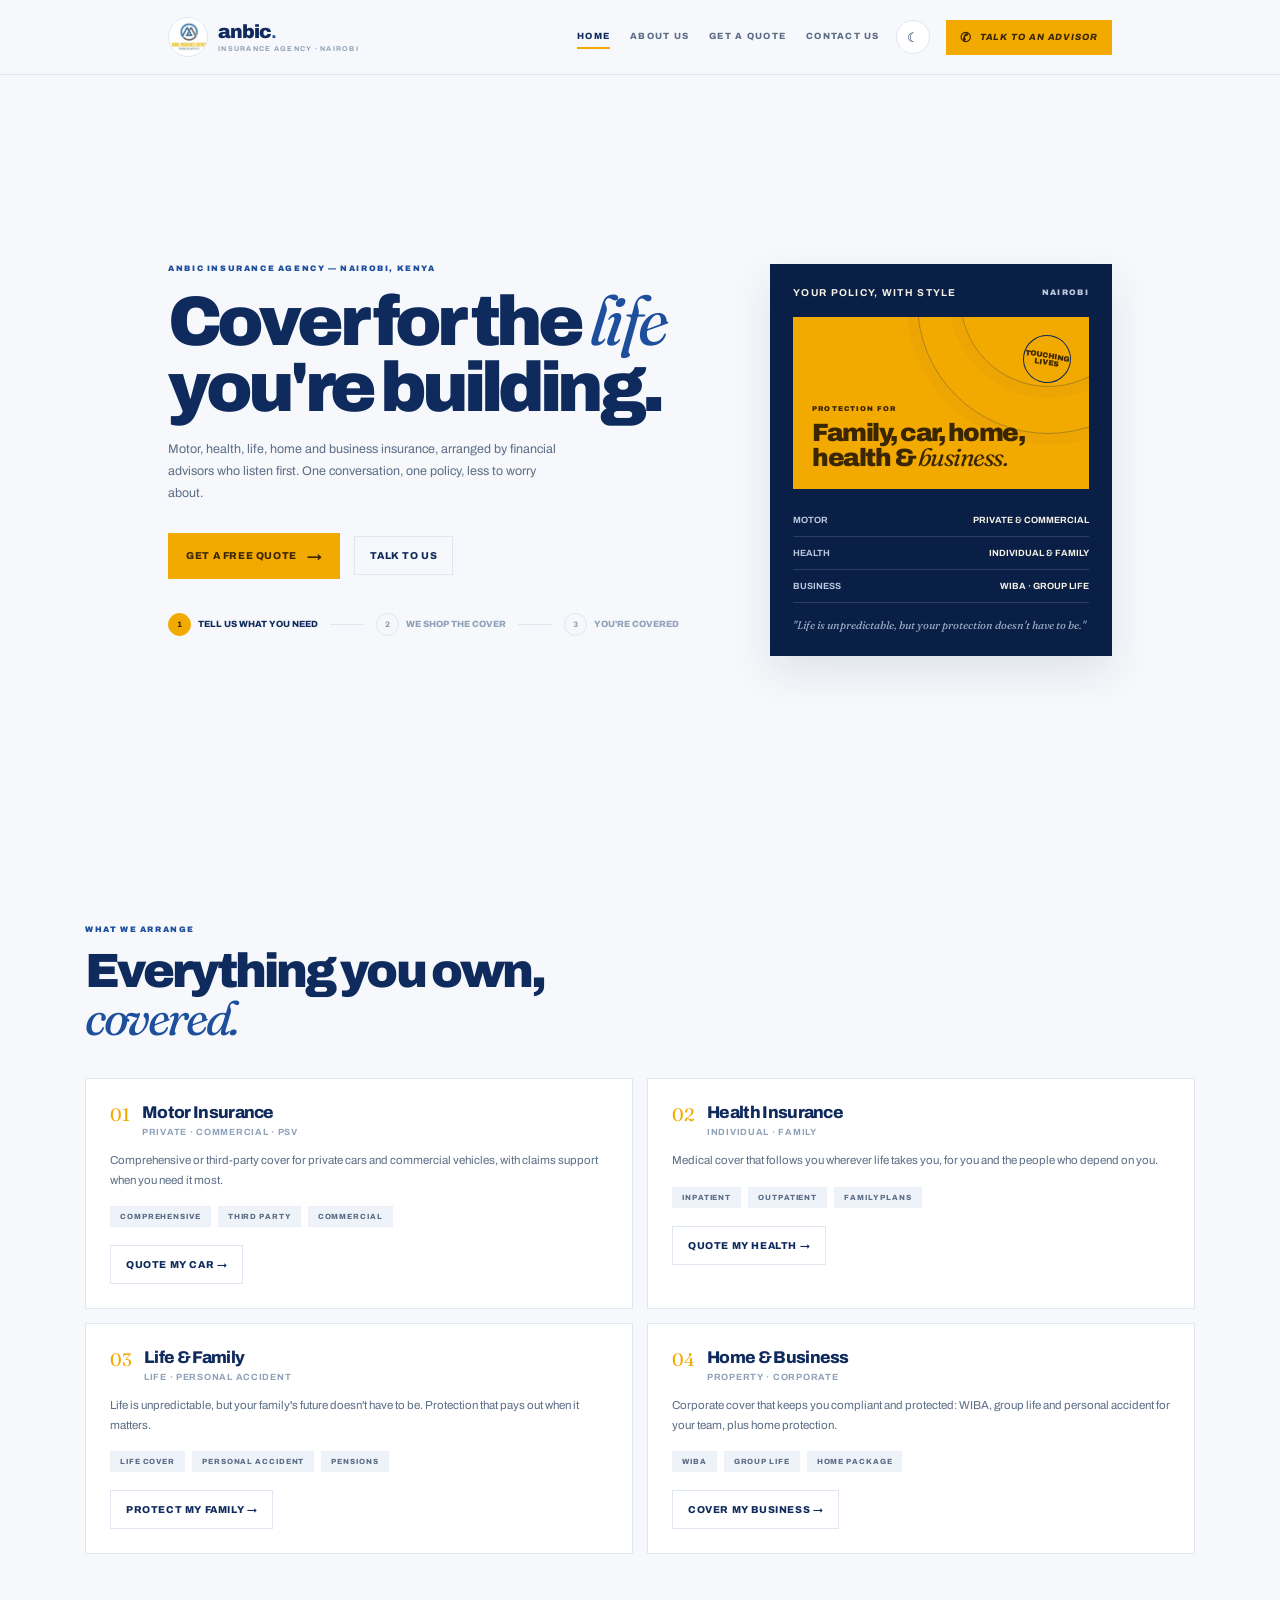
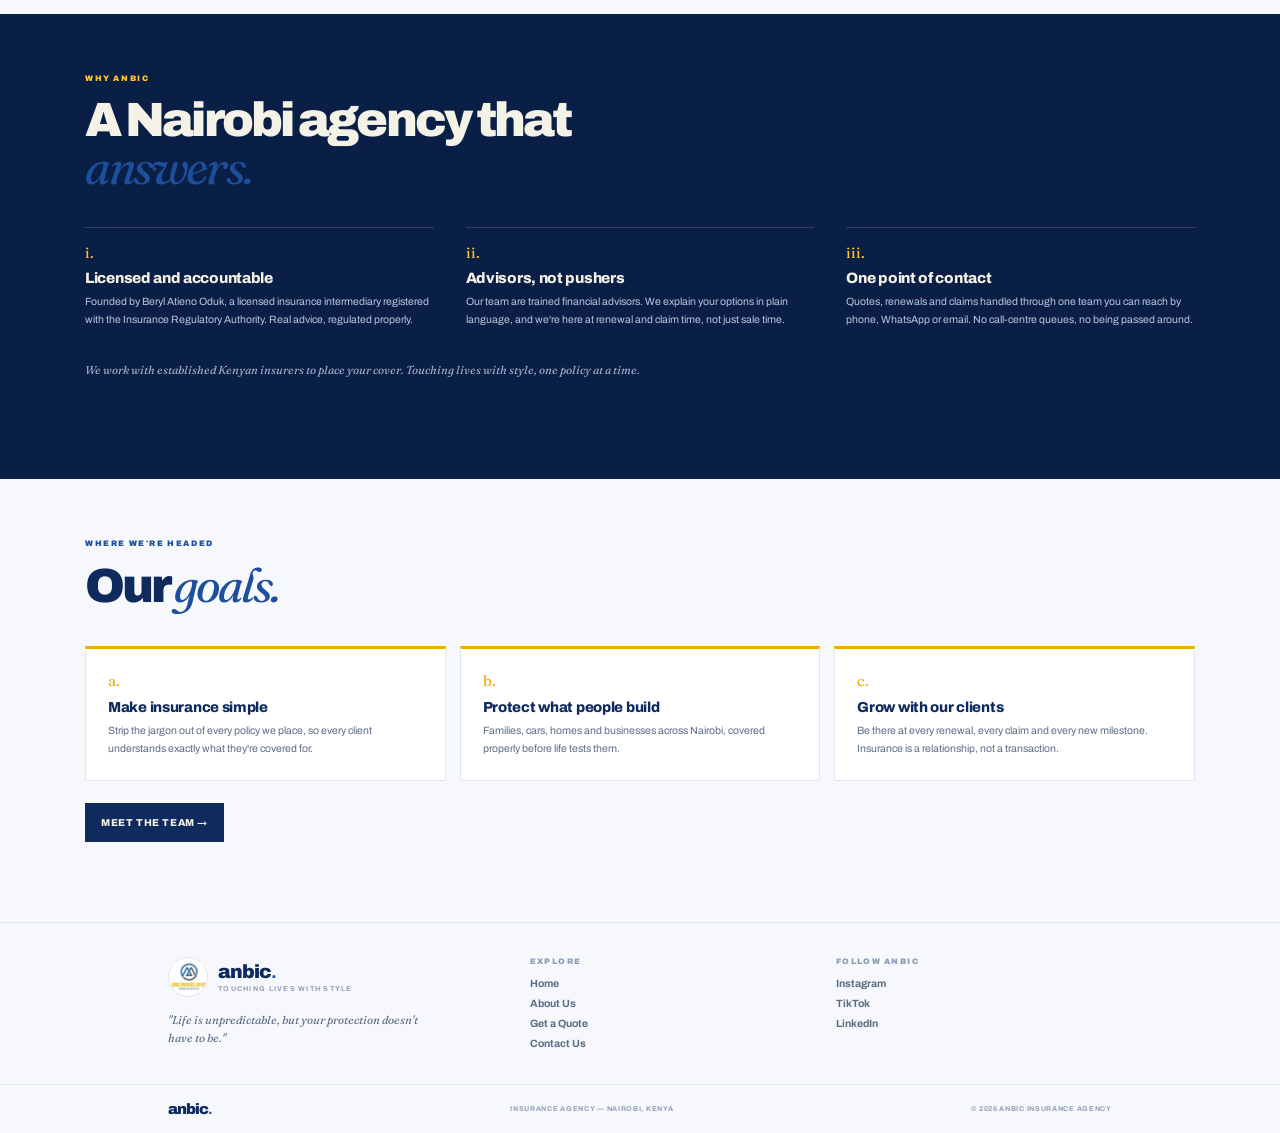
==== index.html @ 308e2026 "ANBIC Insurance Agency 4-page site: home, about, quote, contact" ====
<!DOCTYPE html>
<html lang="en" data-theme="light">
<head>
<meta charset="utf-8">
<meta name="viewport" content="width=device-width, initial-scale=1">
<title>ANBIC Insurance Agency | Cover for the life you're building</title>
<meta name="description" content="ANBIC Insurance Agency, Nairobi. Motor, health, life, home and business insurance from financial advisors who care. Touching lives with style.">
<link rel="icon" href="assets/favicon.png">
<link rel="preconnect" href="https://fonts.googleapis.com">
<link rel="preconnect" href="https://fonts.gstatic.com" crossorigin>
<link href="https://fonts.googleapis.com/css2?family=Archivo:wght@400;600;700;800;900&family=Fraunces:ital,opsz,wght@0,9..144,500;1,9..144,400&display=swap" rel="stylesheet">
<link rel="stylesheet" href="styles.css">
</head>
<body>
<header class="site-header">
  <div class="header-inner">
    <a class="brand" href="index.html">
      <span class="brand-mark"><img src="assets/logo.png" alt="ANBIC Insurance Agency logo"></span>
      <span class="brand-text">anbic<b>.</b><small>INSURANCE AGENCY · NAIROBI</small></span>
    </a>
    <div class="header-right">
      <nav class="nav">
        <a href="index.html" class="active">HOME</a>
        <a href="about.html">ABOUT US</a>
        <a href="quote.html">GET A QUOTE</a>
        <a href="contact.html">CONTACT US</a>
      </nav>
      <button class="theme-toggle" id="themeToggle" aria-label="Switch theme">☾</button>
      <a class="call-btn" href="contact.html"><span>✆</span> <em>TALK TO AN ADVISOR</em></a>
    </div>
  </div>
</header>

<section class="hero">
  <div class="hero-main">
    <p class="eyebrow">ANBIC INSURANCE AGENCY — NAIROBI, KENYA</p>
    <h1>Cover for the <em>life</em> you're building.</h1>
    <p class="hero-intro">Motor, health, life, home and business insurance, arranged by financial advisors who listen first. One conversation, one policy, less to worry about.</p>
    <div class="hero-cta">
      <a class="btn btn-yellow" href="quote.html">GET A FREE QUOTE <span>→</span></a>
      <a class="btn btn-ghost" href="contact.html">TALK TO US</a>
    </div>
    <div class="steps">
      <div class="step current"><i>1</i> TELL US WHAT YOU NEED</div>
      <div class="step-line"></div>
      <div class="step"><i>2</i> WE SHOP THE COVER</div>
      <div class="step-line"></div>
      <div class="step"><i>3</i> YOU'RE COVERED</div>
    </div>
  </div>
  <aside class="ticket">
    <div class="ticket-top"><strong>YOUR POLICY, WITH STYLE</strong> <span>NAIROBI</span></div>
    <div class="ticket-art">
      <div class="ticket-stamp">TOUCHING<br>LIVES</div>
      <p class="ticket-cat">PROTECTION FOR</p>
      <h2>Family, car, home, health &amp; <em>business.</em></h2>
    </div>
    <div class="ticket-row"><span>MOTOR</span><strong>PRIVATE &amp; COMMERCIAL</strong></div>
    <div class="ticket-row"><span>HEALTH</span><strong>INDIVIDUAL &amp; FAMILY</strong></div>
    <div class="ticket-row"><span>BUSINESS</span><strong>WIBA · GROUP LIFE</strong></div>
    <p class="ticket-note">"Life is unpredictable, but your protection doesn't have to be."</p>
  </aside>
</section>

<section class="section">
  <div class="section-inner">
    <p class="section-eyebrow">WHAT WE ARRANGE</p>
    <h2 class="section-title">Everything you own, <em>covered.</em></h2>
    <div class="services-grid">
      <div class="panel">
        <div class="panel-head"><span class="panel-num">01</span><div><h3>Motor Insurance</h3><p>PRIVATE · COMMERCIAL · PSV</p></div></div>
        <p class="panel-body">Comprehensive or third-party cover for private cars and commercial vehicles, with claims support when you need it most.</p>
        <div class="panel-tags"><span class="tag">COMPREHENSIVE</span><span class="tag">THIRD PARTY</span><span class="tag">COMMERCIAL</span></div>
        <a class="btn btn-ghost" href="quote.html">QUOTE MY CAR →</a>
      </div>
      <div class="panel">
        <div class="panel-head"><span class="panel-num">02</span><div><h3>Health Insurance</h3><p>INDIVIDUAL · FAMILY</p></div></div>
        <p class="panel-body">Medical cover that follows you wherever life takes you, for you and the people who depend on you.</p>
        <div class="panel-tags"><span class="tag">INPATIENT</span><span class="tag">OUTPATIENT</span><span class="tag">FAMILY PLANS</span></div>
        <a class="btn btn-ghost" href="quote.html">QUOTE MY HEALTH →</a>
      </div>
      <div class="panel">
        <div class="panel-head"><span class="panel-num">03</span><div><h3>Life &amp; Family</h3><p>LIFE · PERSONAL ACCIDENT</p></div></div>
        <p class="panel-body">Life is unpredictable, but your family's future doesn't have to be. Protection that pays out when it matters.</p>
        <div class="panel-tags"><span class="tag">LIFE COVER</span><span class="tag">PERSONAL ACCIDENT</span><span class="tag">PENSIONS</span></div>
        <a class="btn btn-ghost" href="quote.html">PROTECT MY FAMILY →</a>
      </div>
      <div class="panel">
        <div class="panel-head"><span class="panel-num">04</span><div><h3>Home &amp; Business</h3><p>PROPERTY · CORPORATE</p></div></div>
        <p class="panel-body">Corporate cover that keeps you compliant and protected: WIBA, group life and personal accident for your team, plus home protection.</p>
        <div class="panel-tags"><span class="tag">WIBA</span><span class="tag">GROUP LIFE</span><span class="tag">HOME PACKAGE</span></div>
        <a class="btn btn-ghost" href="quote.html">COVER MY BUSINESS →</a>
      </div>
    </div>
  </div>
</section>

<section class="proof">
  <div class="section">
    <div class="section-inner">
      <p class="section-eyebrow">WHY ANBIC</p>
      <h2 class="section-title">A Nairobi agency that <em>answers.</em></h2>
      <div class="proof-grid">
        <div class="proof-item">
          <span class="num">i.</span>
          <h3>Licensed and accountable</h3>
          <p>Founded by Beryl Atieno Oduk, a licensed insurance intermediary registered with the Insurance Regulatory Authority. Real advice, regulated properly.</p>
        </div>
        <div class="proof-item">
          <span class="num">ii.</span>
          <h3>Advisors, not pushers</h3>
          <p>Our team are trained financial advisors. We explain your options in plain language, and we're here at renewal and claim time, not just sale time.</p>
        </div>
        <div class="proof-item">
          <span class="num">iii.</span>
          <h3>One point of contact</h3>
          <p>Quotes, renewals and claims handled through one team you can reach by phone, WhatsApp or email. No call-centre queues, no being passed around.</p>
        </div>
      </div>
      <p class="proof-foot">We work with established Kenyan insurers to place your cover. Touching lives with style, one policy at a time.</p>
    </div>
  </div>
  <div style="height:40px"></div>
</section>

<section class="section">
  <div class="section-inner">
    <p class="section-eyebrow">WHERE WE'RE HEADED</p>
    <h2 class="section-title">Our <em>goals.</em></h2>
    <div class="goals-grid">
      <div class="goal"><span class="num">a.</span><h3>Make insurance simple</h3><p>Strip the jargon out of every policy we place, so every client understands exactly what they're covered for.</p></div>
      <div class="goal"><span class="num">b.</span><h3>Protect what people build</h3><p>Families, cars, homes and businesses across Nairobi, covered properly before life tests them.</p></div>
      <div class="goal"><span class="num">c.</span><h3>Grow with our clients</h3><p>Be there at every renewal, every claim and every new milestone. Insurance is a relationship, not a transaction.</p></div>
    </div>
    <p style="margin-top:22px"><a class="btn btn-blue" href="about.html">MEET THE TEAM →</a></p>
  </div>
</section>

<footer class="site-footer">
  <div class="footer-inner">
    <div>
      <div class="footer-brand">
        <span class="brand-mark"><img src="assets/logo.png" alt="ANBIC logo"></span>
        <span class="brand-text">anbic<b>.</b><small>TOUCHING LIVES WITH STYLE</small></span>
      </div>
      <p class="footer-tag">"Life is unpredictable, but your protection doesn't have to be."</p>
    </div>
    <div class="footer-col">
      <h4>EXPLORE</h4>
      <a href="index.html">Home</a>
      <a href="about.html">About Us</a>
      <a href="quote.html">Get a Quote</a>
      <a href="contact.html">Contact Us</a>
    </div>
    <div class="footer-col">
      <h4>FOLLOW ANBIC</h4>
      <a href="https://www.instagram.com/anbicinsuranceagency/" target="_blank" rel="noopener">Instagram</a>
      <a href="https://www.tiktok.com/@www.anbicinsurenceagency" target="_blank" rel="noopener">TikTok</a>
      <a href="https://ke.linkedin.com/in/anbic-insurance-agency-831570403" target="_blank" rel="noopener">LinkedIn</a>
    </div>
  </div>
  <div class="footer-base">
    <div class="footer-base-inner">
      <a class="fbrand" href="index.html">anbic<b>.</b></a>
      <span>INSURANCE AGENCY — NAIROBI, KENYA</span>
      <span>© 2026 ANBIC INSURANCE AGENCY</span>
    </div>
  </div>
</footer>

<script>
(function(){
  var t = localStorage.getItem('anbic-theme') || 'light';
  document.documentElement.setAttribute('data-theme', t);
  document.getElementById('themeToggle').addEventListener('click', function(){
    var cur = document.documentElement.getAttribute('data-theme') === 'dark' ? 'light' : 'dark';
    document.documentElement.setAttribute('data-theme', cur);
    localStorage.setItem('anbic-theme', cur);
  });
})();
</script>
</body>
</html>
---- styles.css ----
/* ANBIC Insurance Agency — shared styles, light + dark themes */
:root{
  --bg:#f6f8fb; --panel:#ffffff; --soft:#eef3fa;
  --ink:#0f2a5c; --ink-strong:#0a1f45; --muted:#5c6d86; --faint:#8fa1b8;
  --line:#e0e7f2; --line2:#edf1f7;
  --blue:#1d4f9c; --blue-deep:#0f2a5c; --navy:#0a1f45;
  --yellow:#f2a900; --yellow-bright:#ffc22e; --yellow-ink:#3a2600;
  --cream:#f4f1e6;
  --sans:'Archivo',Arial,Helvetica,sans-serif; --serif:'Fraunces',Georgia,serif;
  --shadow:0 16px 40px rgba(15,42,92,.10);
}
[data-theme="dark"]{
  --bg:#0a1730; --panel:#10254a; --soft:#0d1f3f;
  --ink:#f4f1e6; --ink-strong:#ffffff; --muted:#9fb0c9; --faint:#6d80a0;
  --line:#1d355f; --line2:#16294f;
  --blue:#7aa5f0; --blue-deep:#dbe7fb; --navy:#f4f1e6;
  --shadow:0 16px 40px rgba(0,0,0,.35);
}
*{margin:0;padding:0;box-sizing:border-box}
html{scroll-behavior:smooth}
body{background:var(--bg);color:var(--ink);font-family:var(--sans);-webkit-font-smoothing:antialiased;overflow-x:hidden;transition:background .25s,color .25s}
img{display:block;max-width:100%}
a{color:inherit}
.wrap{max-width:1110px;margin:0 auto;padding:0 6.5%}

/* ---------- header ---------- */
.site-header{position:sticky;top:0;z-index:50;background:var(--bg);border-bottom:1px solid var(--line);transition:background .25s}
.header-inner{max-width:1110px;margin:0 auto;padding:0 6.5%;height:74px;display:flex;justify-content:space-between;align-items:center;gap:14px}
.brand{display:flex;align-items:center;gap:10px;text-decoration:none}
.brand-mark{width:40px;height:40px;border-radius:50%;overflow:hidden;border:1px solid var(--line);flex:none}
.brand-mark img{width:100%;height:100%;object-fit:cover;background:#fff}
.brand-text{font-size:19px;font-weight:900;letter-spacing:-1px;line-height:1}
.brand-text b{color:var(--blue)}
.brand-text small{display:block;color:var(--faint);letter-spacing:.18em;font-size:7px;font-weight:700;margin-top:4px}
.header-right{display:flex;align-items:center;gap:16px}
.nav{display:flex;gap:20px}
.nav a{font-size:9px;font-weight:800;letter-spacing:.14em;text-decoration:none;color:var(--muted);padding:6px 0;border-bottom:2px solid transparent;transition:color .2s,border-color .2s}
.nav a:hover{color:var(--ink)}
.nav a.active{color:var(--ink);border-bottom-color:var(--yellow)}
.theme-toggle{width:34px;height:34px;border-radius:50%;border:1px solid var(--line);background:var(--panel);color:var(--ink);cursor:pointer;display:grid;place-items:center;font-size:13px;transition:background .25s}
.theme-toggle:hover{border-color:var(--muted)}
.call-btn{display:inline-flex;align-items:center;gap:8px;background:var(--yellow);color:var(--yellow-ink);text-decoration:none;font-size:9px;font-weight:800;letter-spacing:.1em;padding:10px 14px;transition:filter .2s}
.call-btn:hover{filter:brightness(1.08)}
.call-btn span{font-size:13px}
@media(max-width:760px){
  .header-inner{height:auto;flex-wrap:wrap;padding-top:12px;padding-bottom:0;row-gap:10px}
  .nav{width:100%;justify-content:space-between;gap:6px;padding-bottom:10px}
  .call-btn em{display:none}
}

/* ---------- hero (home) ---------- */
.hero{max-width:1110px;margin:0 auto;padding:44px 6.5% 64px;display:grid;grid-template-columns:minmax(0,1.2fr) minmax(300px,.8fr);gap:clamp(30px,7vw,100px);min-height:calc(100vh - 110px);align-content:center}
.eyebrow{color:var(--blue);letter-spacing:.2em;font-size:8px;font-weight:900;margin-bottom:15px}
.hero h1,.page-head h1{font-size:clamp(44px,5.6vw,70px);font-weight:900;line-height:.94;letter-spacing:-.07em}
.hero h1 em,.page-head h1 em,.section-title em{color:var(--blue);font-family:var(--serif);font-weight:400;letter-spacing:-.05em}
[data-theme="dark"] .hero h1 em,[data-theme="dark"] .page-head h1 em,[data-theme="dark"] .section-title em{color:var(--yellow-bright)}
.hero-intro,.page-intro{color:var(--muted);max-width:400px;margin:18px 0 28px;font-size:12.5px;line-height:1.75}
.hero-cta{display:flex;align-items:center;gap:14px;flex-wrap:wrap}
.btn{display:inline-flex;align-items:center;justify-content:center;gap:10px;border:0;cursor:pointer;text-decoration:none;font-family:var(--sans);font-size:10px;font-weight:800;letter-spacing:.06em;transition:filter .2s,border-color .2s}
.btn-yellow{background:var(--yellow);color:var(--yellow-ink);padding:15px 18px}
.btn-yellow:hover{filter:brightness(1.08)}
.btn-yellow span{font-size:15px}
.btn-blue{background:var(--blue-deep);color:var(--cream);padding:14px 16px}
[data-theme="dark"] .btn-blue{background:var(--blue);color:#0a1730}
.btn-blue:hover{filter:brightness(1.1)}
.btn-ghost{background:none;border:1px solid var(--line);color:var(--ink);padding:13px 15px}
.btn-ghost:hover{border-color:var(--muted)}
.steps{display:flex;align-items:center;gap:12px;margin-top:34px;flex-wrap:wrap}
.step{display:flex;align-items:center;gap:7px;color:var(--faint);font-size:9px;font-weight:800}
.step i{width:23px;height:23px;border:1px solid var(--line);border-radius:50%;display:grid;place-items:center;font-size:8px;font-style:normal}
.step.current{color:var(--ink)}
.step.current i{background:var(--yellow);border-color:var(--yellow);color:var(--yellow-ink)}
.step-line{width:34px;height:1px;background:var(--line)}

/* ---------- ticket panel ---------- */
.ticket{background:var(--navy);color:var(--cream);padding:23px;position:sticky;top:100px;box-shadow:var(--shadow)}
[data-theme="dark"] .ticket{background:var(--panel);border:1px solid var(--line)}
.ticket-top{display:flex;justify-content:space-between;align-items:center;color:#b9c6de;letter-spacing:.16em;font-size:8px;font-weight:900}
[data-theme="dark"] .ticket-top{color:var(--muted)}
.ticket-top strong{color:var(--cream);font-size:10px}
[data-theme="dark"] .ticket-top strong{color:var(--ink)}
.ticket-art{background:var(--yellow);color:var(--yellow-ink);min-height:172px;margin:19px 0 15px;padding:19px;display:flex;flex-direction:column;justify-content:flex-end;position:relative;overflow:hidden}
.ticket-art:before,.ticket-art:after{content:"";position:absolute;top:-145px;right:-90px;width:260px;height:260px;border:1px solid #0f2a5c;border-radius:50%;opacity:.3;box-shadow:0 0 0 11px rgba(15,42,92,.08)}
.ticket-art:after{width:175px;height:175px;top:-107px;right:-48px}
.ticket-cat{z-index:1;position:relative;letter-spacing:.16em;font-size:7px;font-weight:900}
.ticket-art h2{z-index:1;position:relative;max-width:230px;font-size:25px;font-weight:900;line-height:.96;letter-spacing:-.06em;margin-top:9px}
.ticket-art h2 em{font-family:var(--serif);font-weight:400;font-style:italic}
.ticket-stamp{position:absolute;top:18px;right:18px;width:48px;height:48px;border:1px solid #0f2a5c;border-radius:50%;display:grid;place-content:center;text-align:center;font-size:7.5px;font-weight:900;line-height:.95;transform:rotate(9deg)}
.ticket-row{display:flex;justify-content:space-between;align-items:center;gap:12px;color:#b9c6de;border-bottom:1px solid rgba(244,241,230,.15);padding:11px 0;font-size:9px;font-weight:700}
[data-theme="dark"] .ticket-row{color:var(--muted);border-color:var(--line)}
.ticket-row strong{color:var(--cream)}
[data-theme="dark"] .ticket-row strong{color:var(--ink)}
.ticket-note{color:#9fb0c9;font-family:var(--serif);font-style:italic;font-size:11px;line-height:1.5;margin-top:14px}
[data-theme="dark"] .ticket-note{color:var(--faint)}

/* ---------- sections ---------- */
.section{padding:60px 6.5%}
.section-inner{max-width:1110px;margin:0 auto}
.section-eyebrow{color:var(--blue);letter-spacing:.2em;font-size:8px;font-weight:900;margin-bottom:14px}
[data-theme="dark"] .section-eyebrow{color:var(--yellow-bright)}
.section-title{font-size:clamp(30px,4.2vw,48px);font-weight:900;letter-spacing:-.06em;line-height:.97;max-width:16ch}
.services-grid{display:grid;grid-template-columns:repeat(2,1fr);gap:14px;margin-top:36px}
.panel{background:var(--panel);border:1px solid var(--line);padding:24px;transition:background .25s,border-color .25s}
.panel-head{display:flex;align-items:flex-start;gap:12px}
.panel-num{color:var(--yellow);font-family:var(--serif);font-size:18px}
.panel-head h3{font-size:17px;font-weight:800;letter-spacing:-.04em;margin-bottom:5px}
.panel-head p{color:var(--faint);font-size:9px;letter-spacing:.08em;font-weight:700}
.panel-body{color:var(--muted);font-size:11.5px;line-height:1.7;margin-top:14px}
.panel-tags{display:flex;flex-wrap:wrap;gap:7px;margin-top:16px}
.tag{border:1px solid var(--line2);background:var(--soft);padding:5px 9px;font-size:7.5px;font-weight:800;letter-spacing:.12em;color:var(--muted)}
.panel .btn{margin-top:18px}

/* ---------- proof band ---------- */
.proof{background:var(--navy);color:var(--cream)}
[data-theme="dark"] .proof{background:var(--soft);border-top:1px solid var(--line);border-bottom:1px solid var(--line);color:var(--ink)}
.proof .section-eyebrow{color:var(--yellow-bright)}
.proof-grid{display:grid;grid-template-columns:repeat(3,1fr);gap:32px;margin-top:36px}
.proof-item{border-top:1px solid rgba(244,241,230,.16);padding-top:15px}
[data-theme="dark"] .proof-item{border-color:var(--line)}
.proof-item .num{color:var(--yellow-bright);font-family:var(--serif);font-size:15px}
.proof-item h3{font-size:15px;font-weight:800;letter-spacing:-.02em;margin:8px 0 7px}
.proof-item p{color:#b9c6de;font-size:10.5px;line-height:1.7}
[data-theme="dark"] .proof-item p{color:var(--muted)}
.proof-foot{color:#9fb0c9;font-family:var(--serif);font-style:italic;font-size:11.5px;max-width:560px;margin-top:32px;line-height:1.6}
[data-theme="dark"] .proof-foot{color:var(--faint)}

/* ---------- goals ---------- */
.goals-grid{display:grid;grid-template-columns:repeat(3,1fr);gap:14px;margin-top:36px}
.goal{background:var(--panel);border:1px solid var(--line);padding:22px;border-top:3px solid var(--yellow);transition:background .25s,border-color .25s}
.goal .num{color:var(--yellow);font-family:var(--serif);font-size:15px}
.goal h3{font-size:14.5px;font-weight:800;margin:9px 0 7px;letter-spacing:-.02em}
.goal p{color:var(--muted);font-size:10.5px;line-height:1.7}

/* ---------- team ---------- */
.team-grid{display:grid;grid-template-columns:repeat(3,1fr);gap:14px;margin-top:36px}
.person{background:var(--panel);border:1px solid var(--line);padding:26px 22px;text-align:center;transition:background .25s,border-color .25s}
.avatar{width:92px;height:92px;border-radius:50%;margin:0 auto 16px;display:grid;place-items:center;font-family:var(--serif);font-size:30px;background:var(--blue-deep);color:var(--cream);position:relative}
[data-theme="dark"] .avatar{background:var(--blue);color:#0a1730}
.avatar img{width:100%;height:100%;object-fit:cover;border-radius:50%}
.person h3{font-size:15px;font-weight:800;letter-spacing:-.02em}
.person .role{color:var(--blue);font-size:8px;font-weight:900;letter-spacing:.16em;margin:7px 0 11px}
[data-theme="dark"] .person .role{color:var(--yellow-bright)}
.person p{color:var(--muted);font-size:10.5px;line-height:1.7}

/* ---------- forms ---------- */
.form-panel{background:var(--panel);border:1px solid var(--line);padding:24px;margin-top:34px;transition:background .25s,border-color .25s}
.form-grid{display:grid;grid-template-columns:1fr 1fr;gap:16px}
.field{display:grid;gap:6px}
.field.full{grid-column:1/-1}
.field label{color:var(--faint);font-size:7px;font-weight:900;letter-spacing:.15em}
.field input,.field select,.field textarea{border:1px solid var(--line);background:var(--bg);color:var(--ink);padding:12px;font-family:var(--sans);font-size:12px;border-radius:0;appearance:none;width:100%}
.field select{background-image:url("data:image/svg+xml,%3Csvg xmlns='http://www.w3.org/2000/svg' width='10' height='6'%3E%3Cpath d='M1 1l4 4 4-4' stroke='%23888' fill='none'/%3E%3C/svg%3E");background-repeat:no-repeat;background-position:right 12px center}
.field textarea{resize:vertical;min-height:80px}
.field input:focus,.field select:focus,.field textarea:focus{outline:2px solid var(--yellow);outline-offset:-1px}
.form-note{display:flex;align-items:flex-start;gap:10px;background:var(--soft);padding:12px;margin-top:14px}
.form-note span{color:var(--yellow);font-size:15px;line-height:1}
.form-note p{color:var(--muted);font-size:8.5px;line-height:1.55;font-weight:600}
.submit-btn{background:var(--yellow);color:var(--yellow-ink);width:100%;margin-top:14px;padding:15px;display:flex;justify-content:space-between;align-items:center;font-size:10px;font-weight:800;border:0;cursor:pointer;transition:filter .2s}
.submit-btn:hover{filter:brightness(1.08)}
.submit-btn span{font-size:15px}
.micro-note{text-align:center;color:var(--faint);margin:9px 0 0;font-size:7px;letter-spacing:.1em;font-weight:700}
.fillin{background:#ffe9a8;color:#5b4400;padding:1px 5px;font-weight:800;font-size:9px}

/* ---------- side panels ---------- */
.side{background:var(--navy);color:var(--cream);padding:23px;position:sticky;top:100px;box-shadow:var(--shadow)}
[data-theme="dark"] .side{background:var(--panel);border:1px solid var(--line);color:var(--ink)}
.side .lbl{letter-spacing:.16em;font-size:8px;font-weight:900;color:#b9c6de}
[data-theme="dark"] .side .lbl{color:var(--muted)}
.side a.big{display:flex;justify-content:space-between;align-items:center;margin-top:14px;background:var(--yellow);color:var(--yellow-ink);text-decoration:none;padding:15px;font-size:11px;font-weight:800;letter-spacing:.04em}
.side a.big:hover{filter:brightness(1.08)}
.side a.big span{font-size:16px}
.side p{color:#b9c6de;font-size:10.5px;line-height:1.7;margin-top:16px}
[data-theme="dark"] .side p{color:var(--muted)}
.side-block{border-top:1px solid rgba(244,241,230,.15);margin-top:16px;padding-top:14px}
[data-theme="dark"] .side-block{border-color:var(--line)}
.side-block h4{font-size:10px;font-weight:800;letter-spacing:.1em;margin-bottom:8px}
.side-block ul{list-style:none}
.side-block li{color:#b9c6de;font-size:10px;line-height:1.9;padding-left:14px;position:relative}
[data-theme="dark"] .side-block li{color:var(--muted)}
.side-block li:before{content:"—";position:absolute;left:0;color:var(--yellow)}

/* ---------- contact cards ---------- */
.contact-grid{display:grid;grid-template-columns:repeat(2,1fr);gap:14px;margin-top:36px}
.contact-card{background:var(--panel);border:1px solid var(--line);padding:22px;transition:background .25s,border-color .25s}
.contact-card .ico{width:38px;height:38px;border-radius:50%;background:var(--yellow);color:var(--yellow-ink);display:grid;place-items:center;font-size:16px;margin-bottom:14px}
.contact-card h3{font-size:13px;font-weight:800;letter-spacing:.02em;margin-bottom:6px}
.contact-card p{color:var(--muted);font-size:11px;line-height:1.7}
.contact-card a{color:var(--blue);text-decoration:none;font-weight:800;font-size:11px}
[data-theme="dark"] .contact-card a{color:var(--yellow-bright)}
.contact-card a:hover{text-decoration:underline}
.socials{display:flex;gap:10px;margin-top:26px;flex-wrap:wrap}
.socials a{border:1px solid var(--line);background:var(--panel);color:var(--ink);text-decoration:none;font-size:8.5px;font-weight:800;letter-spacing:.12em;padding:9px 13px;transition:border-color .2s}
.socials a:hover{border-color:var(--yellow)}

/* ---------- page head (subpages) ---------- */
.page-head{padding:52px 6.5% 34px;max-width:1110px;margin:0 auto}
.page-head h1{max-width:13ch}
.cta-grid{display:grid;grid-template-columns:minmax(0,1.2fr) minmax(300px,.8fr);gap:clamp(30px,7vw,100px);align-items:start}
.page-body{padding:0 6.5% 70px;max-width:1110px;margin:0 auto}
.page-body .section-title{margin-top:8px}

/* ---------- footer ---------- */
.site-footer{border-top:1px solid var(--line);margin-top:20px}
.footer-inner{max-width:1110px;margin:0 auto;padding:34px 6.5% 26px;display:grid;grid-template-columns:minmax(200px,1.2fr) 1fr 1fr;gap:30px}
.footer-brand{display:flex;align-items:center;gap:10px;margin-bottom:14px}
.footer-brand .brand-text small{color:var(--faint)}
.footer-tag{color:var(--muted);font-family:var(--serif);font-style:italic;font-size:11.5px;line-height:1.6;max-width:260px}
.footer-col h4{font-size:8px;font-weight:900;letter-spacing:.18em;color:var(--faint);margin-bottom:12px}
.footer-col a{display:block;color:var(--muted);text-decoration:none;font-size:10.5px;font-weight:700;margin-bottom:9px}
.footer-col a:hover{color:var(--ink)}
.footer-base{border-top:1px solid var(--line)}
.footer-base-inner{max-width:1110px;margin:0 auto;padding:16px 6.5%;display:flex;justify-content:space-between;align-items:center;gap:10px;flex-wrap:wrap;color:var(--faint);letter-spacing:.1em;font-size:7px;font-weight:700}
.footer-base-inner .fbrand{color:var(--ink);font-size:15px;font-weight:900;letter-spacing:-1px;text-decoration:none}
.footer-base-inner .fbrand b{color:var(--blue)}

/* ---------- responsive ---------- */
@media(max-width:900px){
  .hero,.cta-grid{grid-template-columns:1fr;gap:26px}
  .ticket,.side{position:static}
  .hero{min-height:0}
  .services-grid,.goals-grid,.team-grid,.contact-grid{grid-template-columns:1fr}
  .proof-grid{grid-template-columns:1fr;gap:22px}
  .footer-inner{grid-template-columns:1fr}
  .steps{display:none}
}
@media(max-width:600px){
  .form-grid{grid-template-columns:1fr}
  .hero h1,.page-head h1{font-size:44px}
  .section{padding:46px 5%}
}
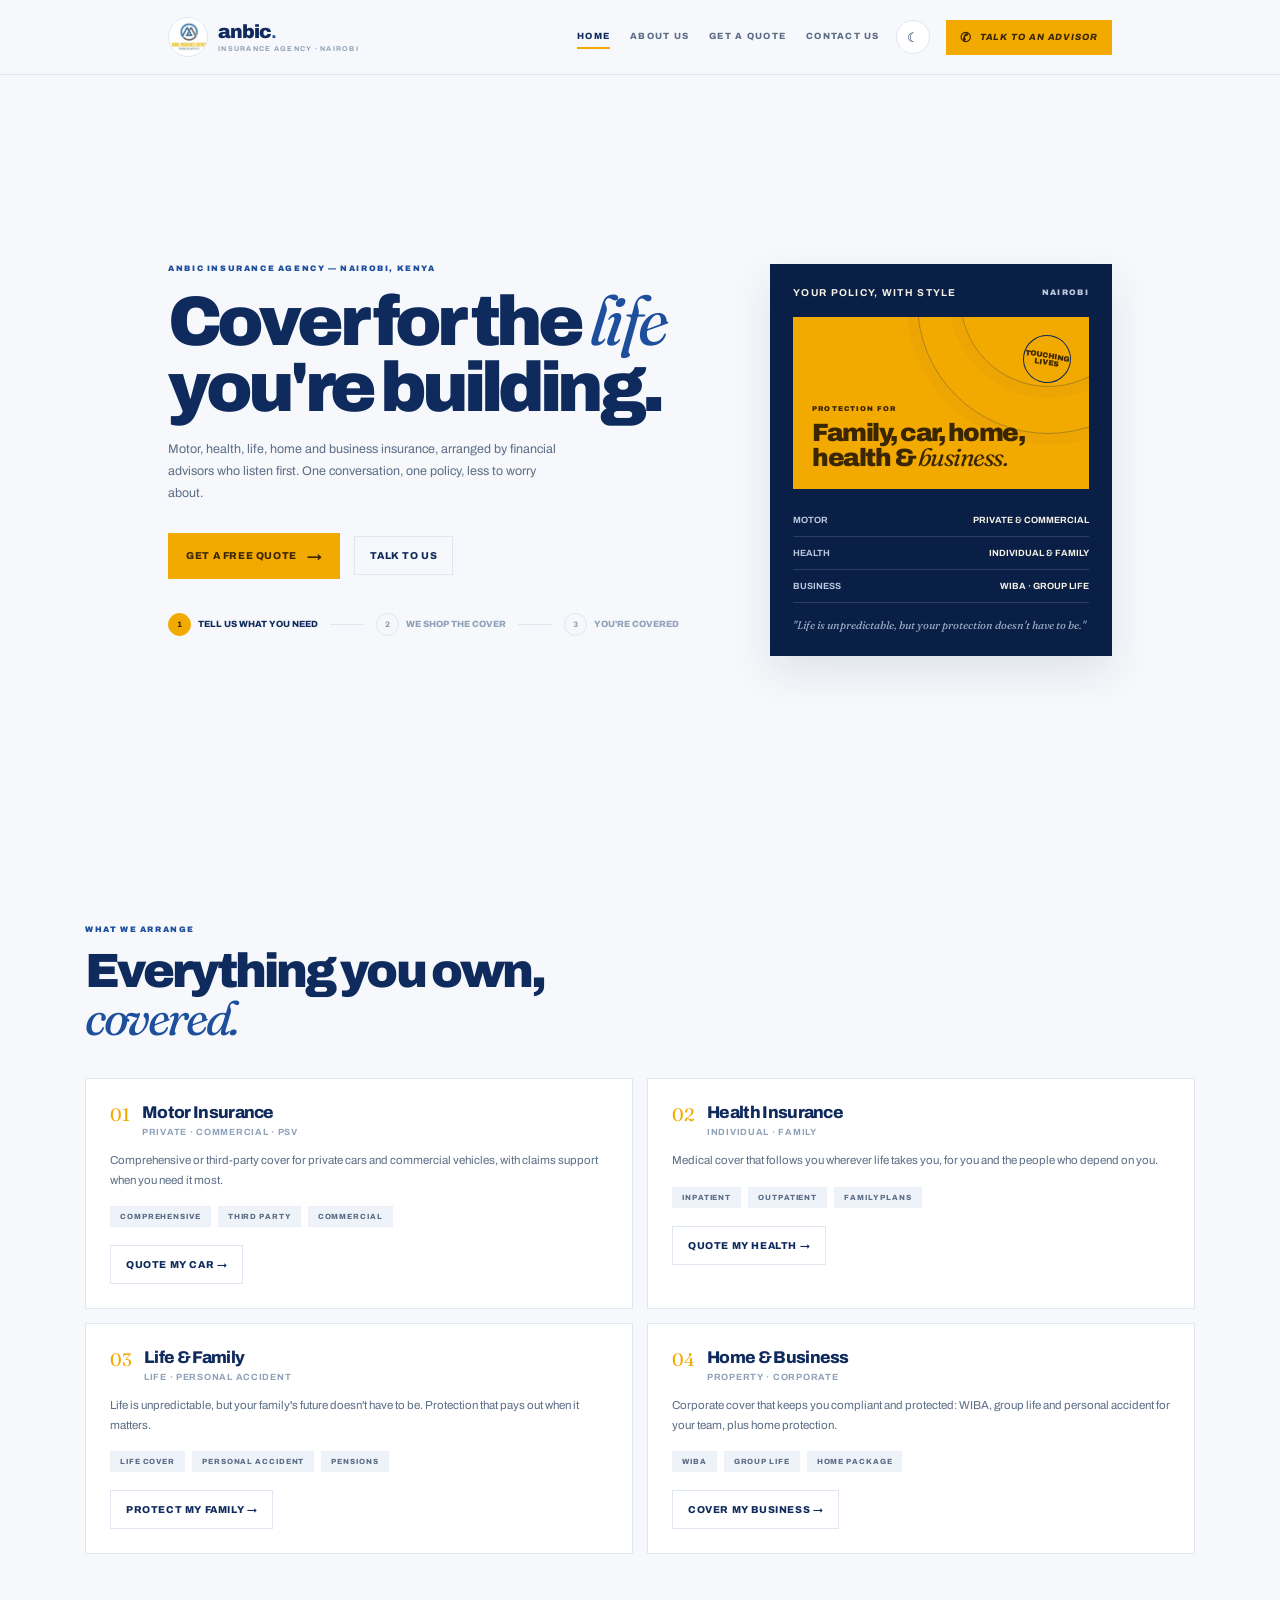
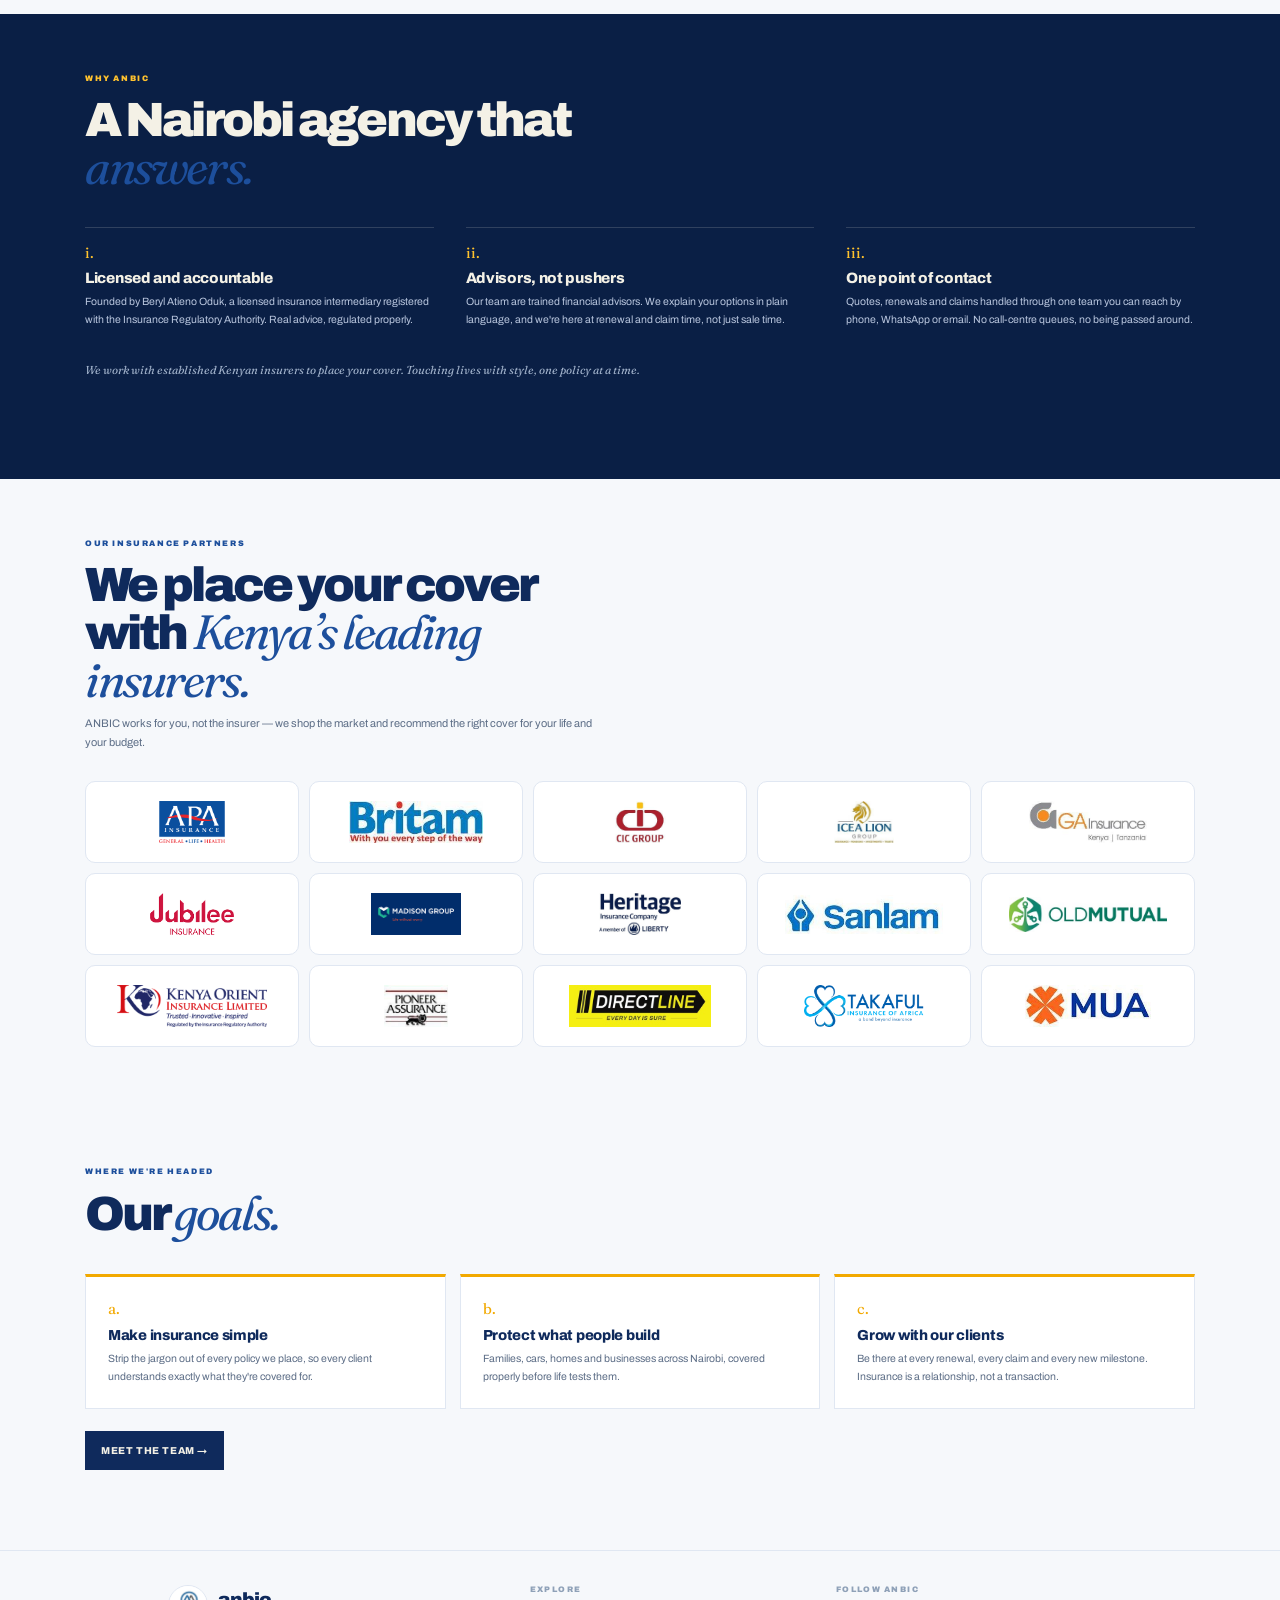
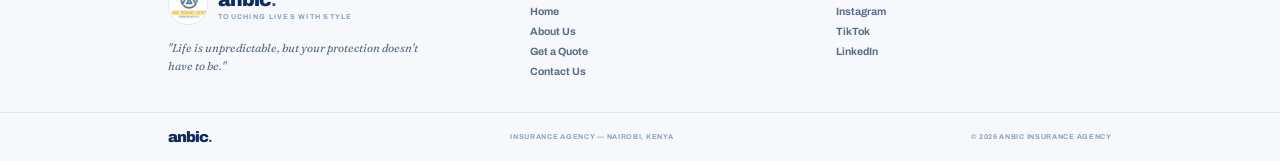
==== commit 5ceebebf: "Add insurance partners section (15 Kenyan insurers with logos) and Beryl's CEO portrait" ====
--- a/index.html
+++ b/index.html
@@ -125,6 +125,31 @@
 
 <section class="section">
   <div class="section-inner">
+    <p class="section-eyebrow">OUR INSURANCE PARTNERS</p>
+    <h2 class="section-title">We place your cover with <em>Kenya&rsquo;s leading insurers.</em></h2>
+    <p class="partners-note">ANBIC works for you, not the insurer — we shop the market and recommend the right cover for your life and your budget.</p>
+    <div class="partner-grid">
+      <div class="partner-card"><img src="assets/partners/apa.png" alt="APA Insurance" loading="lazy"></div>
+      <div class="partner-card"><img src="assets/partners/britam.jpg" alt="Britam Insurance" loading="lazy"></div>
+      <div class="partner-card"><img src="assets/partners/cic.jpg" alt="CIC Insurance Group" loading="lazy"></div>
+      <div class="partner-card"><img src="assets/partners/icea.jpg" alt="ICEA LION" loading="lazy"></div>
+      <div class="partner-card"><img src="assets/partners/ga.jpg" alt="GA Insurance" loading="lazy"></div>
+      <div class="partner-card"><img src="assets/partners/jubilee.png" alt="Jubilee Allianz General" loading="lazy"></div>
+      <div class="partner-card"><img src="assets/partners/madison.png" alt="Madison Insurance" loading="lazy"></div>
+      <div class="partner-card"><img src="assets/partners/heritage.jpg" alt="Heritage Insurance" loading="lazy"></div>
+      <div class="partner-card"><img src="assets/partners/sanlam.jpg" alt="Sanlam General" loading="lazy"></div>
+      <div class="partner-card"><img src="assets/partners/oldmutual.jpg" alt="Old Mutual General" loading="lazy"></div>
+      <div class="partner-card"><img src="assets/partners/orient.png" alt="Kenya Orient" loading="lazy"></div>
+      <div class="partner-card"><img src="assets/partners/pioneer.jpg" alt="Pioneer General" loading="lazy"></div>
+      <div class="partner-card"><img src="assets/partners/directline.jpg" alt="Directline Assurance" loading="lazy"></div>
+      <div class="partner-card"><img src="assets/partners/takaful.png" alt="Takaful Insurance of Africa" loading="lazy"></div>
+      <div class="partner-card"><img src="assets/partners/mua.jpg" alt="MUA Insurance" loading="lazy"></div>
+    </div>
+  </div>
+</section>
+
+<section class="section">
+  <div class="section-inner">
     <p class="section-eyebrow">WHERE WE'RE HEADED</p>
     <h2 class="section-title">Our <em>goals.</em></h2>
     <div class="goals-grid">
--- a/styles.css
+++ b/styles.css
@@ -228,3 +228,16 @@
   .hero h1,.page-head h1{font-size:44px}
   .section{padding:46px 5%}
 }
+
+/* ---------- partners ---------- */
+.partners-note{color:var(--muted);font-size:11px;max-width:520px;margin-top:10px;line-height:1.7}
+.partner-grid{display:grid;grid-template-columns:repeat(5,1fr);gap:10px;margin-top:30px}
+.partner-card{background:#fff;border:1px solid var(--line);border-radius:10px;display:flex;flex-direction:column;align-items:center;justify-content:center;gap:9px;padding:16px 10px;min-height:82px}
+.partner-card img{max-width:82%;max-height:42px;object-fit:contain}
+.partner-card span{font-size:7px;font-weight:900;letter-spacing:.14em;color:var(--muted);text-transform:uppercase;text-align:center;line-height:1.5}
+[data-theme="dark"] .partner-card{background:#f7f9fc;border-color:rgba(255,255,255,.1)}
+@media (max-width:720px){
+  .partner-grid{grid-template-columns:repeat(3,1fr);gap:8px}
+  .partner-card{min-height:70px;padding:12px 8px}
+  .partner-card img{max-height:34px}
+}
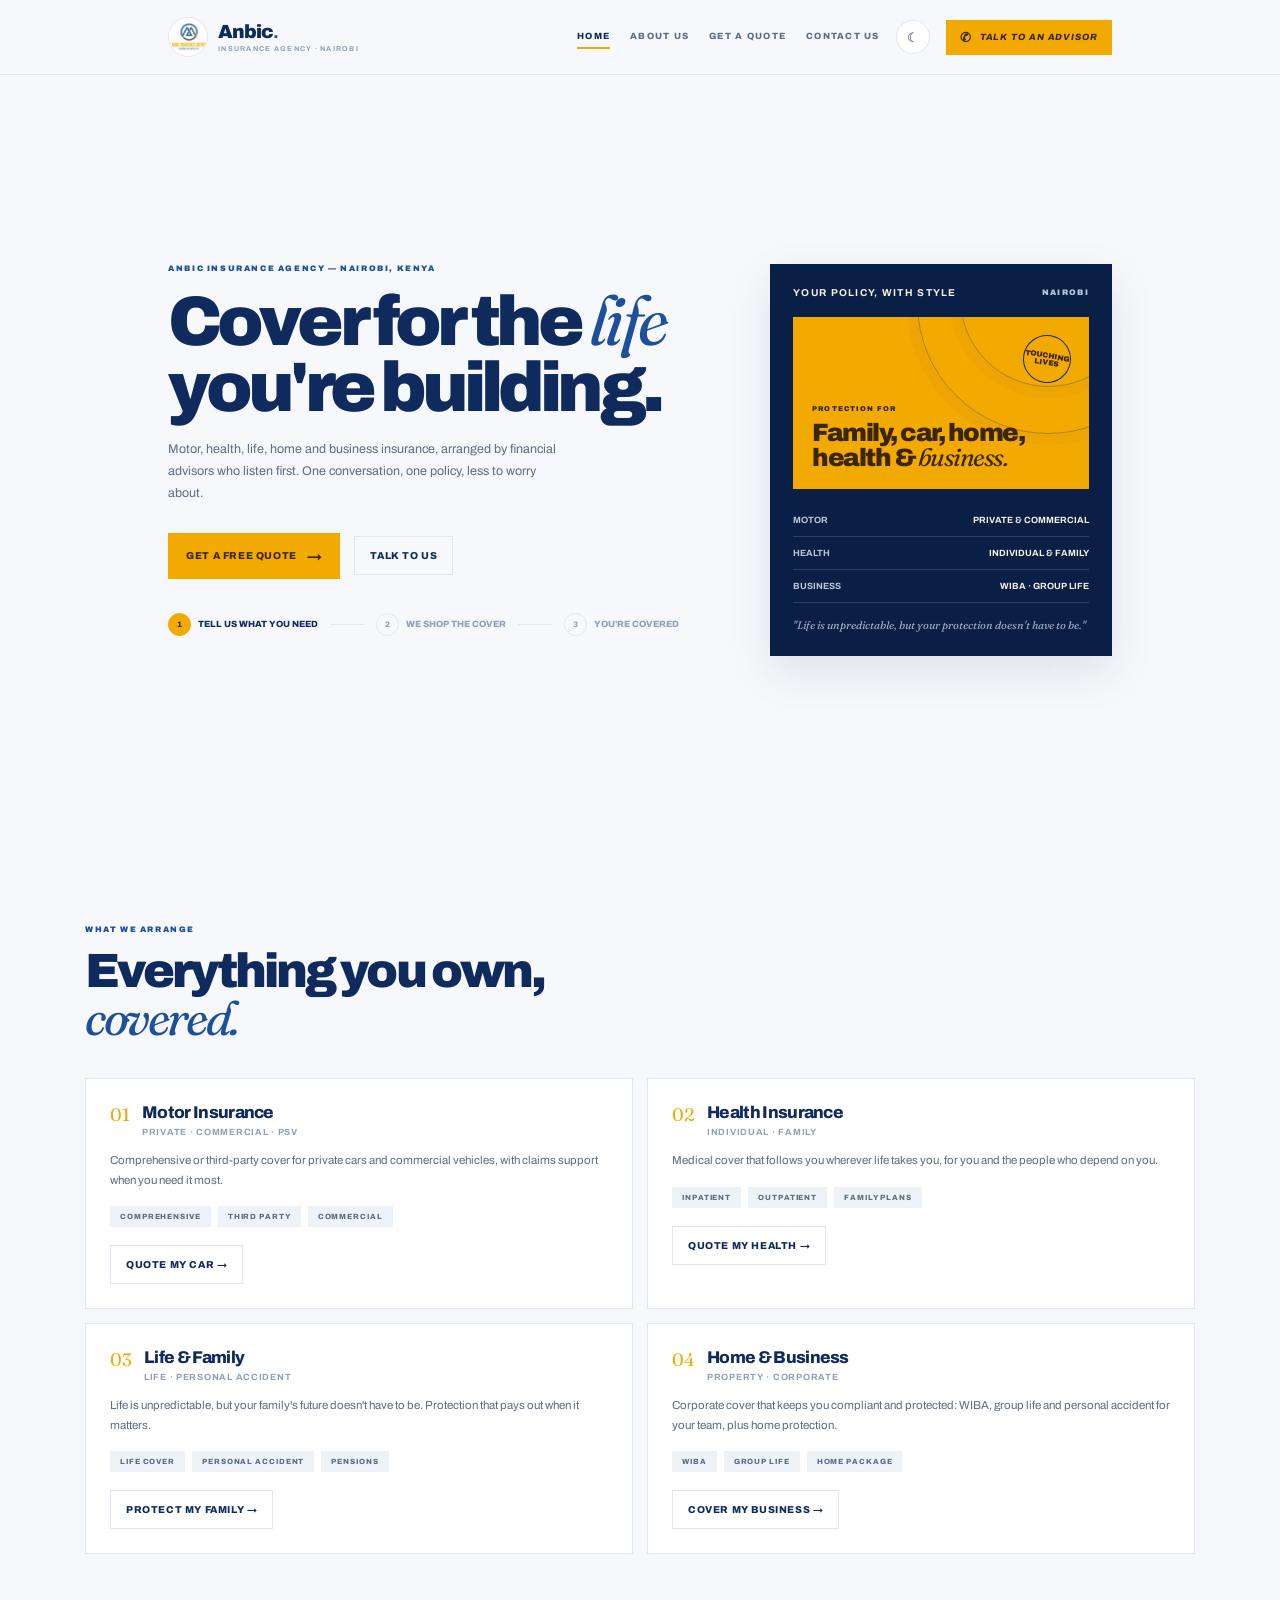
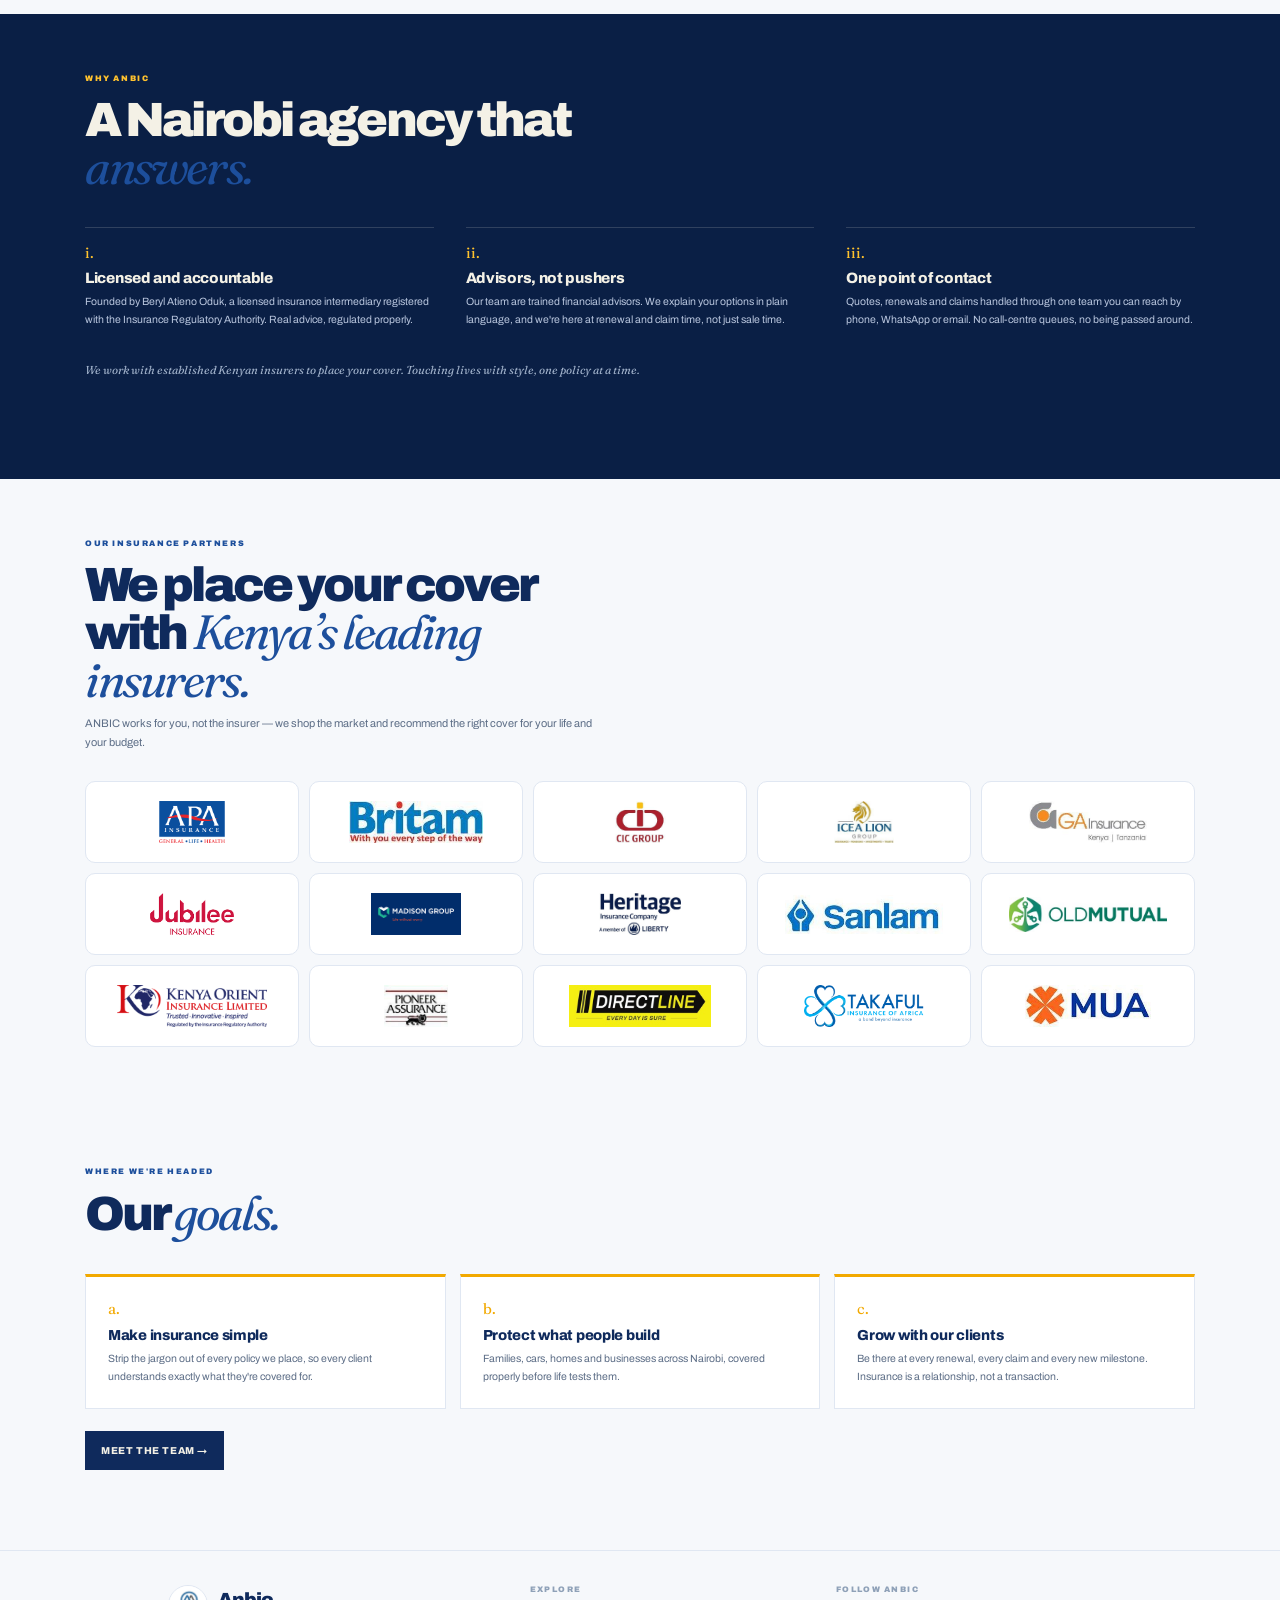
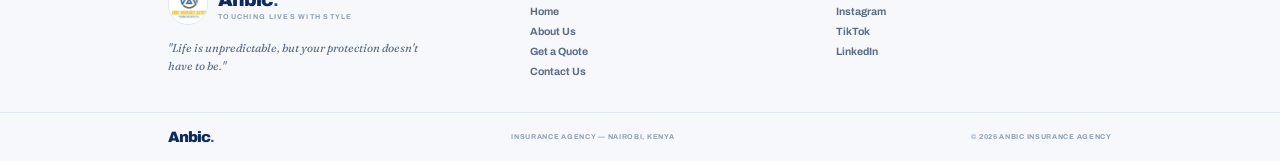
==== commit 21c519e4: "Capitalize the wordmark: Anbic." ====
--- a/index.html
+++ b/index.html
@@ -16,7 +16,7 @@
   <div class="header-inner">
     <a class="brand" href="index.html">
       <span class="brand-mark"><img src="assets/logo.png" alt="ANBIC Insurance Agency logo"></span>
-      <span class="brand-text">anbic<b>.</b><small>INSURANCE AGENCY · NAIROBI</small></span>
+      <span class="brand-text">Anbic<b>.</b><small>INSURANCE AGENCY · NAIROBI</small></span>
     </a>
     <div class="header-right">
       <nav class="nav">
@@ -166,7 +166,7 @@
     <div>
       <div class="footer-brand">
         <span class="brand-mark"><img src="assets/logo.png" alt="ANBIC logo"></span>
-        <span class="brand-text">anbic<b>.</b><small>TOUCHING LIVES WITH STYLE</small></span>
+        <span class="brand-text">Anbic<b>.</b><small>TOUCHING LIVES WITH STYLE</small></span>
       </div>
       <p class="footer-tag">"Life is unpredictable, but your protection doesn't have to be."</p>
     </div>
@@ -186,7 +186,7 @@
   </div>
   <div class="footer-base">
     <div class="footer-base-inner">
-      <a class="fbrand" href="index.html">anbic<b>.</b></a>
+      <a class="fbrand" href="index.html">Anbic<b>.</b></a>
       <span>INSURANCE AGENCY — NAIROBI, KENYA</span>
       <span>© 2026 ANBIC INSURANCE AGENCY</span>
     </div>
